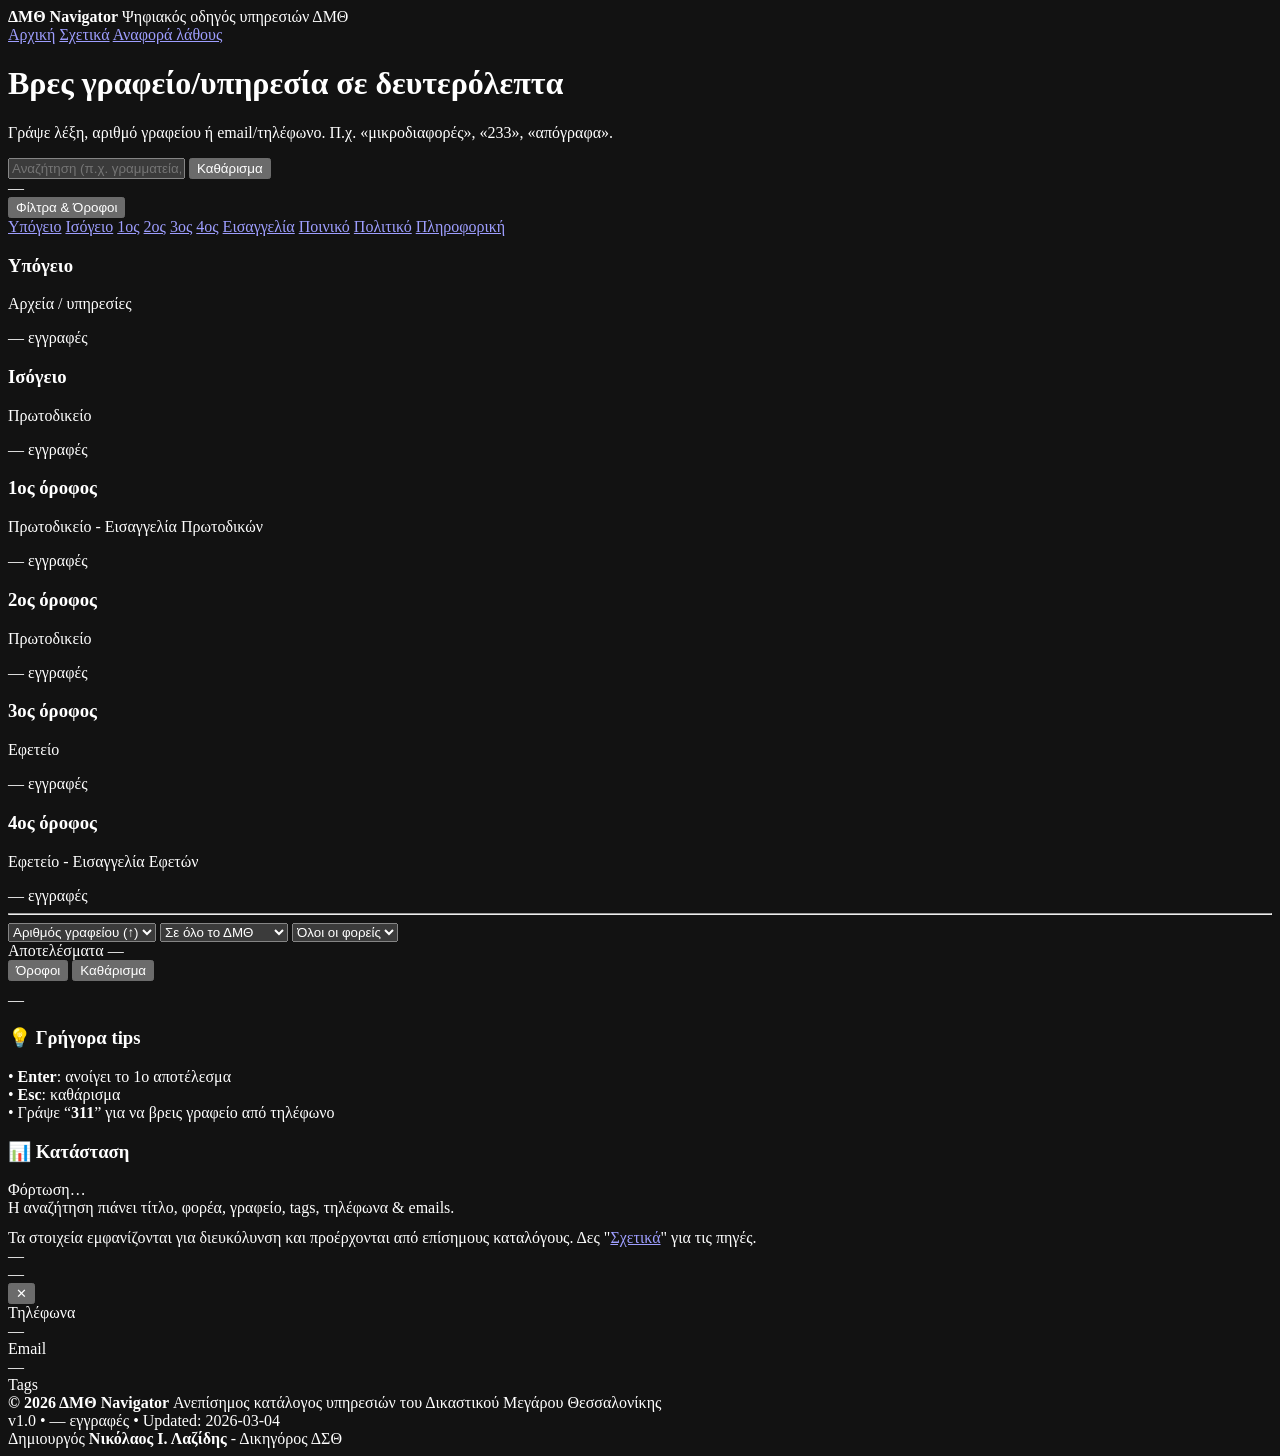
==== index.html @ 7b66b288 "Add files via upload 1st commit" ====
<!doctype html>
<html lang="el">

<head>
    <meta charset="utf-8" />
    <meta name="viewport" content="width=device-width, initial-scale=1" />

    <meta name="keywords"
        content="Δικαστικό Μέγαρο Θεσσαλονίκης, ΔΜΘ, τηλέφωνα δικαστηρίων, υπηρεσίες πρωτοδικείου, υπηρεσίες εφετείου, δικαστήρια Θεσσαλονίκης">

    <title>ΔΜΘ Navigator - Ψηφιακός οδηγός υπηρεσιών ΔΜΘ</title>

    <meta name="description"
        content="Ψηφιακός οδηγός υπηρεσιών του Δικαστικού Μεγάρου Θεσσαλονίκης. Αναζήτηση γραφείων, υπηρεσιών, τηλεφώνων και email ανά όροφο ή σε όλο το κτίριο.">

    <meta name="author" content="ΔΜΘ Navigator">
    <meta name="theme-color" content="#0b0c10">
    <meta name="color-scheme" content="dark">
    <meta name="robots" content="index,follow">

    <link rel="canonical" href="https://dmthnavigator.gr/">

    <!-- Favicon -->
    <link rel="icon" type="image/png" href="./assets/navigator-icon.png">
    <link rel="apple-touch-icon" href="./assets/navigator-icon.png">

    <!-- Open Graph -->
    <meta property="og:type" content="website">
    <meta property="og:locale" content="el_GR">
    <meta property="og:site_name" content="ΔΜΘ Navigator">
    <meta property="og:title" content="ΔΜΘ Navigator">
    <meta property="og:description" content="Ψηφιακός οδηγός υπηρεσιών του Δικαστικού Μεγάρου Θεσσαλονίκης.">
    <meta property="og:image" content="https://dmthnavigator.gr/assets/og-image.png">
    <meta property="og:url" content="https://dmthnavigator.gr">

    <!-- Twitter -->
    <meta name="twitter:card" content="summary_large_image">
    <meta name="twitter:title" content="ΔΜΘ Navigator">
    <meta name="twitter:description" content="Ψηφιακός οδηγός υπηρεσιών του Δικαστικού Μεγάρου Θεσσαλονίκης.">
    <meta name="twitter:image" content="https://dmthnavigator.gr/assets/og-image.png">

    <link rel="stylesheet" href="./assets/styles.css">
</head>

<body data-page="home">
    <div class="container">
        <div class="topbar">
            <div class="brand">
                <div class="brand-text">
                    <strong>ΔΜΘ Navigator</strong>
                    <span>Ψηφιακός οδηγός υπηρεσιών ΔΜΘ</span>
                </div>
            </div>

            <nav class="nav" aria-label="Πλοήγηση">
                <a href="./index.html" class="nav-link">Αρχική</a>
                <a href="./sxetika.html" class="nav-link">Σχετικά</a>
                <a href="./anafora.html" class="nav-link">Αναφορά λάθους</a>
            </nav>
        </div>

        <div class="hero">
            <h1 class="h1">Βρες γραφείο/υπηρεσία σε δευτερόλεπτα</h1>
            <p class="p">Γράψε λέξη, αριθμό γραφείου ή email/τηλέφωνο. Π.χ. «μικροδιαφορές», «233», «απόγραφα».</p>
        </div>

        <div id="searchHeader" class="search-header">
            <!-- Search bar -->
            <div class="controls search-controls" style="gap:10px;">
                <input id="q" class="input" autocomplete="off" inputmode="search"
                    placeholder="Αναζήτηση (π.χ. γραμματεία, 233, ανακριτικό, εισαγγελία...)" />
                <button id="clearBtn" class="btn" type="button" title="Καθάρισμα (Esc)">Καθάρισμα</button>
            </div>

            <div class="mobile-statusbar">
                <div id="mobileMeta" class="mobile-meta">—</div>
                <button id="mobileFiltersBtn" class="mobile-filters-btn" type="button" aria-expanded="false">
                    Φίλτρα & Όροφοι
                </button>
            </div>

            <div id="mobilePanel" class="mobile-panel">

                <div id="homeChrome">

                    <!-- Quick filters -->
                    <div class="chips">
                        <a class="chip" href="#" data-quick-floor="-1">Υπόγειο</a>
                        <a class="chip" href="#" data-quick-floor="0">Ισόγειο</a>
                        <a class="chip" href="#" data-quick-floor="1">1ος</a>
                        <a class="chip" href="#" data-quick-floor="2">2ος</a>
                        <a class="chip" href="#" data-quick-floor="3">3ος</a>
                        <a class="chip" href="#" data-quick-floor="4">4ος</a>

                        <a class="chip" href="#" data-quick-tag="Εισαγγελία">Εισαγγελία</a>
                        <a class="chip" href="#" data-quick-tag="Ποινικό">Ποινικό</a>
                        <a class="chip" href="#" data-quick-tag="Πολιτικό">Πολιτικό</a>
                        <a class="chip" href="#" data-quick-tag="Πληροφορική">Πληροφορική</a>
                    </div>

                    <!-- Stats + floor cards -->
                    <!-- Floor cards -->
                    <div id="homeCards" class="grid cols-3 home-floors-grid" style="margin-top:16px;">
                        <div class="card floor-card" data-floor="-1">
                            <h3>Υπόγειο</h3>
                            <p>Αρχεία / υπηρεσίες</p>
                            <div class="small"><span data-floor-count="-1">—</span> εγγραφές</div>
                        </div>

                        <div class="card floor-card" data-floor="0">
                            <h3>Ισόγειο</h3>
                            <p>Πρωτοδικείο</p>
                            <div class="small"><span data-floor-count="0">—</span> εγγραφές</div>
                        </div>

                        <div class="card floor-card" data-floor="1">
                            <h3>1ος όροφος</h3>
                            <p>Πρωτοδικείο - Εισαγγελία Πρωτοδικών</p>
                            <div class="small"><span data-floor-count="1">—</span> εγγραφές</div>
                        </div>

                        <div class="card floor-card" data-floor="2">
                            <h3>2ος όροφος</h3>
                            <p>Πρωτοδικείο</p>
                            <div class="small"><span data-floor-count="2">—</span> εγγραφές</div>
                        </div>

                        <div class="card floor-card" data-floor="3">
                            <h3>3ος όροφος</h3>
                            <p>Εφετείο</p>
                            <div class="small"><span data-floor-count="3">—</span> εγγραφές</div>
                        </div>

                        <div class="card floor-card" data-floor="4">
                            <h3>4ος όροφος</h3>
                            <p>Εφετείο - Εισαγγελία Εφετών</p>
                            <div class="small"><span data-floor-count="4">—</span> εγγραφές</div>
                        </div>
                    </div>

                </div>

                <hr class="sep" />

                <div id="homeAdvanced">

                    <div class="controls">
                        <select id="sortBy" class="select">
                            <option value="room_asc">Αριθμός γραφείου (↑)</option>
                            <option value="room_desc">Αριθμός γραφείου (↓)</option>
                            <option value="name_asc">Αλφαβητικά (Α–Ω)</option>
                            <option value="name_desc">Αλφαβητικά (Ω–Α)</option>
                            <option value="org_asc">Φορέας (Α–Ω)</option>
                        </select>

                        <select id="scope" class="select">
                            <option value="global">Σε όλο το ΔΜΘ</option>
                            <option value="floor">Μόνο σε όροφο…</option>
                        </select>

                        <select id="floorScope" class="select" style="display:none;">
                            <option value="-1">Υπόγειο</option>
                            <option value="0">Ισόγειο</option>
                            <option value="1">1ος</option>
                            <option value="2">2ος</option>
                            <option value="3">3ος</option>
                            <option value="4">4ος</option>
                        </select>

                        <select id="orgScope" class="select">
                            <option value="">Όλοι οι φορείς</option>
                        </select>
                    </div>

                    <div id="miniBar" class="mini-bar" aria-hidden="true">
                        <div class="mini-left">
                            <span class="mini-title">Αποτελέσματα</span>
                            <span class="mini-count" id="miniCount">—</span>
                        </div>

                        <div class="mini-right">
                            <button id="toggleCards" class="mini-btn" type="button">Όροφοι</button>
                            <button id="miniClear" class="mini-btn" type="button">Καθάρισμα</button>
                        </div>
                    </div>

                    <div class="small" id="resultMeta" style="margin:10px 0 6px;">—</div>
                </div>
            </div>

            <!-- Info cards -->
            <div id="homeInfoCards" class="grid cols-2 home-info-grid" style="margin-top:14px;">
                <div class="card info-card tips-card">
                    <h3><span class="card-icon">💡</span> Γρήγορα tips</h3>
                    <p class="small" style="margin:0;">
                        • <b>Enter</b>: ανοίγει το 1ο αποτέλεσμα<br />
                        • <b>Esc</b>: καθάρισμα<br />
                        • Γράψε “<b>311</b>” για να βρεις γραφείο από τηλέφωνο
                    </p>
                </div>

                <div class="card info-card status-card">
                    <h3><span class="card-icon">📊</span> Κατάσταση</h3>
                    <div class="small" id="stats">Φόρτωση…</div>
                    <div class="small">Η αναζήτηση πιάνει τίτλο, φορέα, γραφείο, tags, τηλέφωνα & emails.</div>
                </div>
            </div>
        </div>

        <div id="results" class="list"></div>

        <div id="homeDisclaimer" class="small" style="margin-top:12px;">
            Τα στοιχεία εμφανίζονται για διευκόλυνση και προέρχονται από επίσημους καταλόγους. Δες "<a
                href="./sxetika.html">Σχετικά</a>" για τις πηγές.
        </div>

    </div>

    <!-- Entry Modal -->
    <div id="modalOverlay" class="modal-overlay" aria-hidden="true">
        <div class="modal" role="dialog" aria-modal="true" aria-labelledby="modalTitle">
            <div class="modal-head">
                <div>
                    <div id="modalMeta" class="modal-meta">—</div>
                    <div id="modalTitle" class="modal-title">—</div>
                </div>
                <button id="modalClose" class="icon-btn" type="button" aria-label="Κλείσιμο">✕</button>
            </div>

            <div class="modal-body">
                <div class="modal-section">
                    <div class="modal-label">Τηλέφωνα</div>
                    <div id="modalPhones" class="modal-links">—</div>
                </div>

                <div class="modal-section">
                    <div class="modal-label">Email</div>
                    <div id="modalEmails" class="modal-links">—</div>
                </div>

                <div class="modal-section">
                    <div class="modal-label">Tags</div>
                    <div id="modalTags" class="badges"></div>
                </div>
            </div>
        </div>
    </div>

    <footer class="site-footer">

        <div class="footer-inner">

            <div class="footer-left">
                <strong>© 2026 ΔΜΘ Navigator</strong>
                <span class="footer-muted">
                    Ανεπίσημος κατάλογος υπηρεσιών του Δικαστικού Μεγάρου Θεσσαλονίκης
                </span>
            </div>

            <div class="footer-meta">
                <span>v<span id="appVersion">1.0</span></span>
                <span>•</span>
                <span><span id="entryCount">—</span> εγγραφές</span>
                <span>•</span>
                <span>Updated: <span id="lastUpdate">2026-03-04</span></span>
            </div>

            <div class="footer-right">
                <span class="footer-muted">
                    Δημιουργός <strong>Νικόλαος Ι. Λαζίδης</strong> - Δικηγόρος ΔΣΘ
                </span>
            </div>

        </div>

    </footer>

    <script src="./assets/app.js"></script>
</body>

</html>
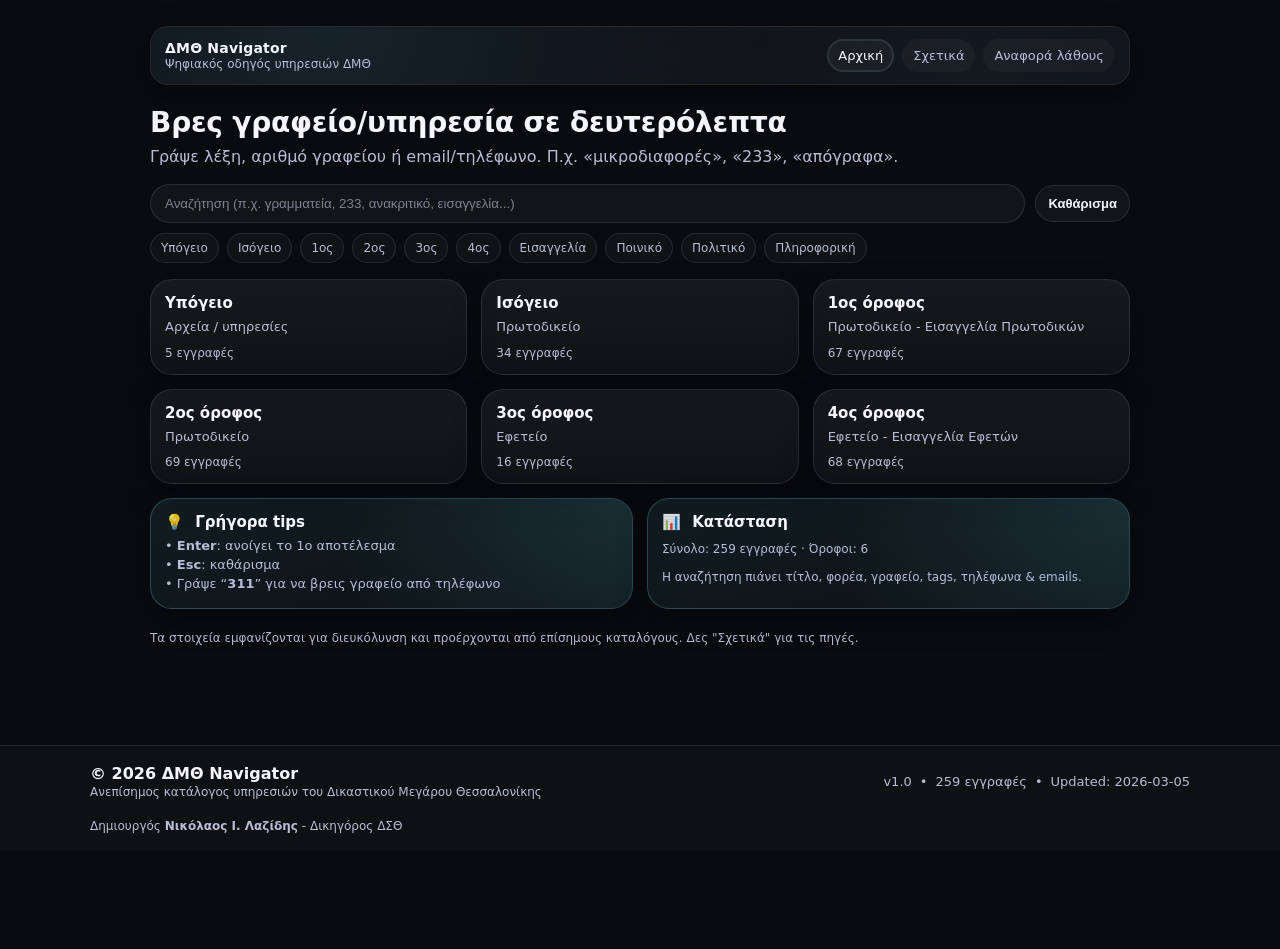
==== commit 223ca71e: "Add files via upload" ====
--- a/index.html
+++ b/index.html
@@ -5,24 +5,24 @@
     <meta charset="utf-8" />
     <meta name="viewport" content="width=device-width, initial-scale=1" />
 
-    <meta name="keywords"
-        content="Δικαστικό Μέγαρο Θεσσαλονίκης, ΔΜΘ, τηλέφωνα δικαστηρίων, υπηρεσίες πρωτοδικείου, υπηρεσίες εφετείου, δικαστήρια Θεσσαλονίκης">
-
     <title>ΔΜΘ Navigator - Ψηφιακός οδηγός υπηρεσιών ΔΜΘ</title>
-
     <meta name="description"
         content="Ψηφιακός οδηγός υπηρεσιών του Δικαστικού Μεγάρου Θεσσαλονίκης. Αναζήτηση γραφείων, υπηρεσιών, τηλεφώνων και email ανά όροφο ή σε όλο το κτίριο.">
-
     <meta name="author" content="ΔΜΘ Navigator">
     <meta name="theme-color" content="#0b0c10">
     <meta name="color-scheme" content="dark">
     <meta name="robots" content="index,follow">
-
-    <link rel="canonical" href="https://dmthnavigator.gr/">
+    <meta name="application-name" content="ΔΜΘ Navigator">
+    <meta name="apple-mobile-web-app-capable" content="yes">
+    <meta name="apple-mobile-web-app-status-bar-style" content="black-translucent">
+
+    <!-- Canonical -->
+    <link rel="canonical" href="https://jesuisperdu3301.github.io/dmth-navigator/">
 
     <!-- Favicon -->
     <link rel="icon" type="image/png" href="./assets/navigator-icon.png">
     <link rel="apple-touch-icon" href="./assets/navigator-icon.png">
+    <link rel="shortcut icon" href="./assets/navigator-icon.png">
 
     <!-- Open Graph -->
     <meta property="og:type" content="website">
@@ -30,16 +30,16 @@
     <meta property="og:site_name" content="ΔΜΘ Navigator">
     <meta property="og:title" content="ΔΜΘ Navigator">
     <meta property="og:description" content="Ψηφιακός οδηγός υπηρεσιών του Δικαστικού Μεγάρου Θεσσαλονίκης.">
-    <meta property="og:image" content="https://dmthnavigator.gr/assets/og-image.png">
-    <meta property="og:url" content="https://dmthnavigator.gr">
-
-    <!-- Twitter -->
+    <meta property="og:image" content="https://jesuisperdu3301.github.io/dmth-navigator/assets/og-image.png">
+    <meta property="og:url" content="https://jesuisperdu3301.github.io/dmth-navigator/">
+
+    <!-- Twitter / X -->
     <meta name="twitter:card" content="summary_large_image">
     <meta name="twitter:title" content="ΔΜΘ Navigator">
     <meta name="twitter:description" content="Ψηφιακός οδηγός υπηρεσιών του Δικαστικού Μεγάρου Θεσσαλονίκης.">
-    <meta name="twitter:image" content="https://dmthnavigator.gr/assets/og-image.png">
-
-    <link rel="stylesheet" href="./assets/styles.css">
+    <meta name="twitter:image" content="https://jesuisperdu3301.github.io/dmth-navigator/assets/og-image.png">
+
+    <link rel="stylesheet" href="./assets/styles.css" />
 </head>
 
 <body data-page="home">
--- a/assets/styles.css
+++ b/assets/styles.css
@@ -0,0 +1,1814 @@
+:root {
+    --bg: #0a0b0f;
+    --panel: #11131a;
+    --panel2: #151827;
+    --text: #f5f7ff;
+    --muted: #b7bdd6;
+    --accent: #6ee7ff;
+    --border: rgba(255, 255, 255, .10);
+    --shadow: 0 12px 28px rgba(0, 0, 0, .35);
+    --radius: 16px;
+    --radius2: 22px;
+
+    /* Enhancements */
+    --focus: 0 0 0 4px rgba(110, 231, 255, .18);
+    --glow: 0 0 0 1px rgba(110, 231, 255, .18), 0 18px 40px rgba(0, 0, 0, .45);
+    --panelGlow: linear-gradient(180deg, rgba(255, 255, 255, .06), rgba(255, 255, 255, .03));
+    --danger: #ff6b6b;
+}
+
+* {
+    box-sizing: border-box;
+}
+
+html,
+body {
+    margin: 0;
+    padding: 0;
+    font-family: system-ui, -apple-system, Segoe UI, Roboto, Ubuntu, Cantarell, Noto Sans, sans-serif;
+    background: var(--bg);
+    color: var(--text);
+}
+
+html {
+    scroll-behavior: smooth;
+}
+
+a {
+    color: inherit;
+    text-decoration: none;
+}
+
+a:hover {
+    text-decoration: underline;
+}
+
+::selection {
+    background: rgba(110, 231, 255, .22);
+    color: var(--text);
+}
+
+/* Scrollbars */
+* {
+    scrollbar-width: thin;
+    scrollbar-color: rgba(255, 255, 255, .18) transparent;
+}
+
+*::-webkit-scrollbar {
+    width: 10px;
+    height: 10px;
+}
+
+*::-webkit-scrollbar-thumb {
+    background: rgba(255, 255, 255, .14);
+    border: 2px solid transparent;
+    background-clip: content-box;
+    border-radius: 999px;
+}
+
+*::-webkit-scrollbar-thumb:hover {
+    background: rgba(255, 255, 255, .22);
+}
+
+.container {
+    width: min(980px, 92vw);
+    margin: 0 auto;
+    padding: 26px 0 60px;
+}
+
+.topbar {
+    display: flex;
+    align-items: center;
+    justify-content: space-between;
+    gap: 14px;
+    padding: 14px 16px;
+    background: rgba(255, 255, 255, .045);
+    border: 1px solid var(--border);
+    border-radius: var(--radius2);
+    box-shadow: var(--shadow);
+    position: sticky;
+    top: 14px;
+    backdrop-filter: blur(12px);
+    -webkit-backdrop-filter: blur(12px);
+}
+
+.brand {
+    display: flex;
+    flex-direction: column;
+    gap: 2px;
+}
+
+.brand strong {
+    font-size: 14px;
+    letter-spacing: .2px;
+}
+
+.brand span {
+    font-size: 12px;
+    color: var(--muted);
+}
+
+.nav {
+    display: flex;
+    gap: 10px;
+    flex-wrap: wrap;
+    align-items: center;
+}
+
+.nav a {
+    font-size: 13px;
+    padding: 8px 10px;
+    border-radius: 999px;
+    border: 1px solid transparent;
+    color: var(--muted);
+    transition: border-color .12s ease, background .12s ease, color .12s ease;
+}
+
+.nav a.active,
+.nav a:hover {
+    border-color: var(--border);
+    color: var(--text);
+    background: rgba(255, 255, 255, .04);
+    text-decoration: none;
+}
+
+.hero {
+    margin: 22px 0 14px;
+}
+
+.h1 {
+    font-size: 28px;
+    line-height: 1.15;
+    margin: 0 0 8px;
+    letter-spacing: -.2px;
+}
+
+.p {
+    margin: 0;
+    color: var(--muted);
+}
+
+/* Grid */
+.grid {
+    display: grid;
+    gap: 14px;
+}
+
+.grid.cols-2 {
+    grid-template-columns: repeat(2, minmax(0, 1fr));
+}
+
+.grid.cols-3 {
+    grid-template-columns: repeat(3, minmax(0, 1fr));
+}
+
+@media (max-width: 760px) {
+
+    .grid.cols-2,
+    .grid.cols-3 {
+        grid-template-columns: 1fr;
+    }
+}
+
+/* Cards */
+.card {
+    background: var(--panelGlow);
+    border: 1px solid var(--border);
+    border-radius: var(--radius2);
+    box-shadow: var(--shadow);
+    padding: 14px 14px;
+}
+
+.card h3 {
+    margin: 0 0 6px;
+    font-size: 15px;
+}
+
+.card p {
+    margin: 0;
+    color: var(--muted);
+    font-size: 13px;
+    line-height: 1.35;
+}
+
+.floor-card {
+    cursor: pointer;
+    transition: transform .08s ease, border-color .12s ease, box-shadow .12s ease;
+}
+
+.floor-card:hover {
+    transform: translateY(-1px);
+    border-color: rgba(110, 231, 255, .35);
+    box-shadow: var(--glow);
+}
+
+/* Controls */
+.controls {
+    display: flex;
+    gap: 10px;
+    flex-wrap: wrap;
+    align-items: center;
+    margin: 18px 0 10px;
+}
+
+.input,
+.select {
+    background: rgba(255, 255, 255, .04);
+    border: 1px solid var(--border);
+    border-radius: 999px;
+    color: var(--text);
+    outline: none;
+    transition: border-color .12s ease, box-shadow .12s ease, transform .08s ease, opacity .12s ease;
+}
+
+.input {
+    flex: 1 1 320px;
+    padding: 11px 14px;
+}
+
+.input::placeholder {
+    color: rgba(183, 189, 214, .65);
+}
+
+.select {
+    flex: 0 0 auto;
+    padding: 10px 12px;
+}
+
+.input:hover,
+.select:hover {
+    border-color: rgba(110, 231, 255, .22);
+}
+
+.input:focus,
+.select:focus {
+    border-color: rgba(110, 231, 255, .45);
+    box-shadow: var(--focus);
+}
+
+.input:disabled,
+.select:disabled {
+    opacity: .55;
+    cursor: not-allowed;
+}
+
+/* Chips */
+.chips {
+    display: flex;
+    gap: 8px;
+    flex-wrap: wrap;
+    margin: 6px 0 16px;
+}
+
+.chip {
+    font-size: 12px;
+    padding: 7px 10px;
+    border-radius: 999px;
+    border: 1px solid var(--border);
+    color: var(--muted);
+    background: rgba(255, 255, 255, .03);
+    cursor: pointer;
+    user-select: none;
+    transition: border-color .12s ease, background .12s ease, color .12s ease, box-shadow .12s ease;
+}
+
+.chip:hover {
+    border-color: rgba(110, 231, 255, .22);
+    text-decoration: none;
+}
+
+.chip.active {
+    color: var(--text);
+    border-color: rgba(110, 231, 255, .55);
+    background: rgba(110, 231, 255, .12);
+    box-shadow: 0 0 0 3px rgba(110, 231, 255, .10);
+}
+
+/* Badges */
+.badges {
+    display: flex;
+    gap: 8px;
+    flex-wrap: wrap;
+    margin-top: 8px;
+}
+
+.badge {
+    font-size: 12px;
+    padding: 6px 10px;
+    border-radius: 999px;
+    border: 1px solid var(--border);
+    color: var(--muted);
+    background: rgba(255, 255, 255, .02);
+}
+
+.badge strong {
+    color: var(--text);
+    font-weight: 600;
+}
+
+/* List & entry cards */
+.list {
+    display: grid;
+    gap: 6px;
+    margin-top: 10px;
+}
+
+.entry {
+    padding: 14px;
+    margin-top: 8px;
+    border-radius: var(--radius2);
+    border: 1px solid var(--border);
+    background: rgba(255, 255, 255, .035);
+    transition: transform .10s ease, border-color .12s ease, box-shadow .12s ease;
+}
+
+.entry:hover {
+    transform: translateY(-1px);
+    border-color: rgba(110, 231, 255, .22);
+    box-shadow: var(--glow);
+}
+
+.entry .title {
+    font-size: 15px;
+    margin: 0 0 8px;
+}
+
+.entry .meta {
+    display: flex;
+    gap: 8px;
+    flex-wrap: wrap;
+    margin-bottom: 10px;
+}
+
+.entry .meta span {
+    font-size: 12px;
+    color: var(--muted);
+    border: 1px solid var(--border);
+    padding: 6px 10px;
+    border-radius: 999px;
+    background: rgba(255, 255, 255, .02);
+}
+
+.entry .row {
+    display: flex;
+    gap: 12px;
+    flex-wrap: wrap;
+    align-items: center;
+}
+
+.entry .row a {
+    font-size: 13px;
+    color: var(--text);
+    border: 1px solid var(--border);
+    background: rgba(255, 255, 255, .03);
+    padding: 8px 10px;
+    border-radius: 999px;
+    transition: border-color .12s ease, box-shadow .12s ease, transform .08s ease;
+}
+
+.entry .row a:hover {
+    border-color: rgba(110, 231, 255, .35);
+    box-shadow: var(--focus);
+    transform: translateY(-1px);
+    text-decoration: none;
+}
+
+.entry .row a:active {
+    transform: translateY(0);
+}
+
+.small {
+    font-size: 12px;
+    color: var(--muted);
+    margin-top: 10px;
+}
+
+/* Entry meta as badges */
+.meta-badges {
+    display: flex;
+    flex-wrap: wrap;
+    gap: 6px;
+    align-items: center;
+}
+
+.meta-badge {
+    display: inline-flex;
+    align-items: center;
+    padding: 6px 10px;
+    border-radius: 999px;
+    font-size: 12px;
+    line-height: 1;
+    border: 1px solid var(--border);
+    background: rgba(255, 255, 255, .03);
+    color: var(--text);
+}
+
+.meta-badge--muted {
+    color: var(--muted);
+    background: rgba(255, 255, 255, .02);
+}
+
+
+hr.sep {
+    border: none;
+    height: 1px;
+    background: var(--border);
+    margin: 18px 0;
+}
+
+/* Checkboxes */
+.check {
+    display: flex;
+    align-items: center;
+    gap: 10px;
+    padding: 10px 12px;
+    border: 1px solid var(--border);
+    border-radius: 999px;
+    background: rgba(255, 255, 255, .03);
+    font-size: 13px;
+    color: var(--muted);
+    user-select: none;
+    transition: border-color .12s ease, box-shadow .12s ease;
+}
+
+.check:hover {
+    border-color: rgba(110, 231, 255, .22);
+}
+
+.check input {
+    width: 16px;
+    height: 16px;
+    accent-color: var(--accent);
+}
+
+/* Subbar */
+.subbar {
+    margin-top: 10px;
+    display: flex;
+    align-items: center;
+    justify-content: space-between;
+    gap: 10px;
+    width: 100%;
+}
+
+/* Buttons */
+.btn {
+    padding: 10px 12px;
+    border-radius: 999px;
+    border: 1px solid var(--border);
+    background: rgba(255, 255, 255, .04);
+    color: var(--text);
+    cursor: pointer;
+    font-size: 13px;
+    font-weight: 700;
+    transition: transform .08s ease, border-color .12s ease, box-shadow .12s ease, opacity .12s ease;
+}
+
+.btn:hover {
+    transform: translateY(-1px);
+    border-color: rgba(110, 231, 255, .30);
+    box-shadow: var(--focus);
+    text-decoration: none;
+}
+
+.btn:active {
+    transform: translateY(0);
+}
+
+.btn:disabled {
+    opacity: .55;
+    cursor: not-allowed;
+}
+
+/* Reduced motion */
+@media (prefers-reduced-motion: reduce) {
+    * {
+        transition: none !important;
+        animation: none !important;
+        scroll-behavior: auto !important;
+    }
+}
+
+/* Dark dropdown menus */
+
+select {
+    background-color: var(--panel2);
+    color: var(--text);
+}
+
+select option {
+    background-color: var(--panel2);
+    color: var(--text);
+}
+
+select optgroup {
+    background-color: var(--panel2);
+    color: var(--muted);
+}
+
+/* Better arrow visibility */
+.select {
+    appearance: none;
+    -webkit-appearance: none;
+    -moz-appearance: none;
+    padding-right: 34px;
+    background-image:
+        linear-gradient(45deg, transparent 50%, var(--muted) 50%),
+        linear-gradient(135deg, var(--muted) 50%, transparent 50%);
+    background-position:
+        calc(100% - 18px) calc(50% - 3px),
+        calc(100% - 12px) calc(50% - 3px);
+    background-size: 6px 6px;
+    background-repeat: no-repeat;
+}
+
+/* Focus visible */
+.select:focus {
+    box-shadow: var(--focus);
+    border-color: rgba(110, 231, 255, .45);
+}
+
+/* Modal */
+.modal-overlay {
+    position: fixed;
+    inset: 0;
+    background: rgba(0, 0, 0, .62);
+    display: none;
+    align-items: center;
+    justify-content: center;
+    padding: 18px;
+    z-index: 9999;
+}
+
+.modal-overlay.open {
+    display: flex;
+}
+
+.modal {
+    width: min(720px, 96vw);
+    border: 1px solid var(--border);
+    border-radius: var(--radius2);
+    background: var(--panelGlow);
+    box-shadow: 0 22px 60px rgba(0, 0, 0, .6);
+    backdrop-filter: blur(10px);
+    -webkit-backdrop-filter: blur(10px);
+}
+
+.modal-head {
+    display: flex;
+    align-items: flex-start;
+    justify-content: space-between;
+    gap: 12px;
+    padding: 14px 14px 10px;
+    border-bottom: 1px solid rgba(255, 255, 255, .06);
+}
+
+.modal-meta {
+    font-size: 12px;
+    color: var(--muted);
+    margin-bottom: 6px;
+}
+
+.modal-title {
+    font-size: 18px;
+    font-weight: 900;
+    letter-spacing: -.2px;
+}
+
+.modal-body {
+    padding: 14px;
+    display: grid;
+    gap: 14px;
+}
+
+.modal-section {
+    border: 1px solid rgba(255, 255, 255, .06);
+    border-radius: 16px;
+    padding: 12px;
+    background: rgba(255, 255, 255, .03);
+}
+
+.modal-label {
+    font-size: 12px;
+    color: var(--muted);
+    margin-bottom: 8px;
+}
+
+.modal-links {
+    display: flex;
+    gap: 10px;
+    flex-wrap: wrap;
+}
+
+.modal-links a {
+    font-size: 13px;
+    border: 1px solid var(--border);
+    background: rgba(255, 255, 255, .03);
+    padding: 8px 10px;
+    border-radius: 999px;
+}
+
+.modal-links a:hover {
+    border-color: rgba(110, 231, 255, .35);
+    text-decoration: none;
+}
+
+.icon-btn {
+    border: 1px solid var(--border);
+    background: rgba(255, 255, 255, .04);
+    color: var(--text);
+    width: 38px;
+    height: 38px;
+    border-radius: 999px;
+    cursor: pointer;
+}
+
+.icon-btn:hover {
+    border-color: rgba(110, 231, 255, .35);
+    box-shadow: var(--focus);
+}
+
+.entry:focus {
+    outline: none;
+    border-color: rgba(110, 231, 255, .35);
+    box-shadow: var(--focus);
+}
+
+/* ==============================
+   FOOTER
+============================== */
+.site-footer {
+    margin-top: 40px;
+    border-top: 1px solid var(--border);
+    background: rgba(255, 255, 255, .02);
+}
+
+.footer-inner {
+    width: min(1100px, 92vw);
+    margin: 0 auto;
+    padding: 18px 0;
+    display: flex;
+    align-items: center;
+    justify-content: space-between;
+    gap: 20px;
+    flex-wrap: wrap;
+}
+
+.footer-left {
+    display: flex;
+    flex-direction: column;
+    gap: 2px;
+}
+
+.footer-meta {
+    display: flex;
+    gap: 8px;
+    font-size: 13px;
+    color: var(--muted);
+}
+
+.footer-right {
+    font-size: 12px;
+}
+
+.footer-muted {
+    color: var(--muted);
+    font-size: 12px;
+}
+
+/* =========================
+   MOBILE POLISH (<= 760px)
+========================= */
+
+@media (max-width: 760px) {
+
+    .container {
+        width: min(980px, 94vw);
+        padding: 16px 0 40px;
+    }
+
+    .topbar {
+        top: 10px;
+        padding: 12px 12px;
+        gap: 10px;
+    }
+
+    .brand strong {
+        font-size: 13px;
+        line-height: 1.2;
+    }
+
+    .brand span {
+        font-size: 12px;
+    }
+
+    .nav {
+        gap: 6px;
+    }
+
+    .nav a {
+        padding: 8px 10px;
+        font-size: 12px;
+    }
+
+    .hero {
+        margin: 16px 0 10px;
+    }
+
+    .h1 {
+        font-size: 22px;
+    }
+
+    .p {
+        font-size: 13px;
+    }
+
+    /* Controls stack nicely */
+    .controls {
+        gap: 10px;
+    }
+
+    .input {
+        flex: 1 1 100%;
+        width: 100%;
+        padding: 12px 14px;
+    }
+
+    .select {
+        width: 100%;
+        flex: 1 1 100%;
+    }
+
+    .btn {
+        width: 100%;
+    }
+
+    /* Chips wrap better */
+    .chips {
+        gap: 8px;
+    }
+
+    .chip {
+        padding: 8px 11px;
+        font-size: 12px;
+    }
+
+    /* Entry card */
+    .entry {
+        padding: 12px;
+    }
+
+    .entry .row a {
+        padding: 9px 11px;
+    }
+
+    /* Footer responsive */
+    .site-footer {
+        margin-top: 26px;
+    }
+
+    .footer-inner {
+        width: min(1100px, 92vw);
+        margin: 0 auto;
+        padding: 14px 0;
+        flex-direction: column;
+        align-items: flex-start;
+        gap: 10px;
+    }
+
+    .footer-meta {
+        display: flex;
+        flex-wrap: wrap;
+        gap: 8px;
+        align-items: center;
+    }
+
+    /* Modal becomes mobile-friendly */
+    .modal-overlay {
+        padding: 12px;
+        align-items: flex-end;
+    }
+
+    .modal {
+        width: 100%;
+        max-width: none;
+        border-radius: 18px;
+        max-height: 78vh;
+        overflow: auto;
+    }
+
+    .modal-head {
+        position: sticky;
+        top: 0;
+        background: rgba(17, 19, 26, .92);
+        backdrop-filter: blur(10px);
+        border-bottom: 1px solid var(--border);
+        padding: 12px 12px;
+        border-radius: 18px 18px 0 0;
+    }
+
+    /* Make checkbox look consistent with dark theme if you use it */
+    .check {
+        width: 100%;
+        border: 1px solid var(--border);
+        background: rgba(255, 255, 255, .04);
+        color: var(--text);
+    }
+}
+
+/* =========================
+   TOUCH IMPROVEMENTS (all)
+========================= */
+@media (pointer: coarse) {
+
+    .chip,
+    .nav a,
+    .entry .row a,
+    .btn,
+    .select,
+    .input {
+        min-height: 44px;
+        /* iOS/Android tap comfort */
+    }
+}
+
+/* =========================
+   MINI BAR (HOME)
+========================= */
+.mini-bar {
+    display: none;
+    position: sticky;
+    top: 72px;
+    /* λίγο κάτω απ' το topbar */
+    z-index: 20;
+    padding: 10px 12px;
+    border: 1px solid var(--border);
+    border-radius: 999px;
+    background: rgba(17, 19, 26, .82);
+    backdrop-filter: blur(10px);
+    box-shadow: var(--shadow);
+    align-items: center;
+    justify-content: space-between;
+    gap: 10px;
+}
+
+.mini-left {
+    display: flex;
+    align-items: baseline;
+    gap: 10px;
+}
+
+.mini-title {
+    font-weight: 800;
+    font-size: 12px;
+    letter-spacing: .2px;
+}
+
+.mini-count {
+    font-size: 12px;
+    color: var(--muted);
+}
+
+.mini-right {
+    display: flex;
+    gap: 8px;
+    align-items: center;
+}
+
+.mini-btn {
+    border: 1px solid var(--border);
+    background: rgba(255, 255, 255, .04);
+    color: var(--text);
+    border-radius: 999px;
+    padding: 8px 10px;
+    font-size: 12px;
+    cursor: pointer;
+}
+
+.mini-btn:hover {
+    border-color: rgba(110, 231, 255, .35);
+}
+
+/* =========================
+   MOBILE: SEARCH MODE (HOME)
+   όταν γράφει -> μόνο input + miniBar + results
+========================= */
+@media (max-width: 760px) {
+
+    /* default: miniBar κρυφό */
+    #miniBar {
+        display: none;
+    }
+
+    body.searching #miniBar {
+        display: flex;
+    }
+
+    /* κρύψε όλο το “chrome” */
+    body.searching #homeChrome {
+        display: none !important;
+    }
+
+    body.searching #homeAdvanced .controls {
+        display: none !important;
+    }
+
+    /* sort/scope/org */
+    body.searching #resultMeta {
+        display: none !important;
+    }
+
+
+    body.searching #homeInfoCards {
+        display: none !important;
+    }
+
+    /* results πιο ψηλά */
+    body.searching #results {
+        margin-top: 10px;
+    }
+
+    /* input να μένει πάντα ορατό */
+    body.searching .controls {
+        margin: 12px 0 10px;
+    }
+}
+
+/* Hide extra sections on mobile (inside Home) */
+@media (max-width: 760px) {
+
+    /* hide only unnecessary sections */
+    body[data-page="home"] #mobilePanel hr.sep,
+    body[data-page="home"] #mobilePanel #homeAdvanced {
+        display: none !important;
+    }
+
+    /* keep cards visible */
+    body[data-page="home"] #homeInfoCards {
+        margin-bottom: 16px;
+    }
+
+    /* disclaimer under cards */
+    body[data-page="home"] #homeDisclaimer {
+        display: block;
+        text-align: center;
+        margin: 10px auto 25px;
+        padding: 0 18px;
+        max-width: 520px;
+        font-size: 0.85rem;
+        line-height: 1.5;
+        opacity: 0.75;
+    }
+
+}
+
+/* =========================
+   MOBILE SEARCH MODE (HOME)
+========================= */
+.mini-bar {
+    display: none;
+}
+
+@media (max-width: 760px) {
+    .mini-bar {
+        display: flex;
+        position: sticky;
+        top: 12px;
+        z-index: 50;
+        margin: 10px 0 6px;
+        padding: 10px 12px;
+        border: 1px solid var(--border);
+        border-radius: 16px;
+        background: rgba(17, 19, 26, .78);
+        backdrop-filter: blur(10px);
+        align-items: center;
+        justify-content: space-between;
+        gap: 10px;
+    }
+
+    .mini-left {
+        display: flex;
+        align-items: baseline;
+        gap: 10px;
+        min-width: 0;
+    }
+
+    .mini-title {
+        font-weight: 700;
+        font-size: 13px;
+    }
+
+    .mini-count {
+        font-size: 12px;
+        color: var(--muted);
+        white-space: nowrap;
+    }
+
+    .mini-right {
+        display: flex;
+        gap: 8px;
+        align-items: center;
+        flex: 0 0 auto;
+    }
+
+    .mini-btn {
+        padding: 8px 10px;
+        border-radius: 999px;
+        border: 1px solid var(--border);
+        background: rgba(255, 255, 255, .03);
+        color: var(--text);
+        font-size: 12px;
+        cursor: pointer;
+    }
+
+    .mini-btn:hover {
+        border-color: rgba(110, 231, 255, .35);
+    }
+}
+
+/* ======================================================
+   FINAL OVERRIDES — HOME MOBILE FILTERS DRAWER
+   Keeps hero + sticky search, and toggles Filters/Floors panel
+====================================================== */
+
+@media (min-width: 761px) {
+
+    /* Hide mobile-only statusbar/button on desktop */
+    body[data-page="home"] .mobile-statusbar {
+        display: none !important;
+    }
+
+    body[data-page="home"] #mobilePanel {
+        max-height: none !important;
+        opacity: 1 !important;
+        transform: none !important;
+        pointer-events: auto !important;
+        border: 0 !important;
+        background: transparent !important;
+        box-shadow: none !important;
+        overflow: visible !important;
+        margin-top: 0 !important;
+    }
+}
+
+@media (max-width: 760px) {
+
+    /* Ensure hero stays visible (some older rules may hide it) */
+    body[data-page="home"] .hero {
+        display: block !important;
+    }
+
+    /* Topbar: NOT sticky on mobile */
+    body[data-page="home"] .topbar {
+        position: static !important;
+        top: auto !important;
+        transform: none !important;
+    }
+
+    /* Sticky search dock */
+    body[data-page="home"] #searchHeader.search-header {
+        position: sticky !important;
+        top: 0 !important;
+        z-index: 90 !important;
+        margin-top: 10px !important;
+        padding: 10px 0 10px !important;
+        background: linear-gradient(180deg, rgba(11, 12, 16, .95), rgba(11, 12, 16, .78)) !important;
+        backdrop-filter: blur(12px);
+        -webkit-backdrop-filter: blur(12px);
+        border-bottom: 1px solid var(--border);
+    }
+
+    body[data-page="home"] .search-controls {
+        flex-direction: column !important;
+        align-items: stretch !important;
+        gap: 8px !important;
+    }
+
+    body[data-page="home"] .search-controls .input,
+    body[data-page="home"] .search-controls .btn {
+        width: 100% !important;
+    }
+
+    /* Mobile status row */
+    body[data-page="home"] .mobile-statusbar {
+        display: flex !important;
+        align-items: center !important;
+        justify-content: space-between !important;
+        gap: 10px !important;
+        margin-top: 8px !important;
+        padding: 10px 12px !important;
+        border: 1px solid var(--border) !important;
+        border-radius: var(--radius2) !important;
+        background: rgba(255, 255, 255, .03) !important;
+    }
+
+    body[data-page="home"] .mobile-meta {
+        font-size: 12px !important;
+        color: var(--muted) !important;
+        overflow: hidden !important;
+        white-space: nowrap !important;
+        text-overflow: ellipsis !important;
+        min-width: 0 !important;
+        flex: 1 1 auto !important;
+    }
+
+    body[data-page="home"] .mobile-filters-btn {
+        border: 1px solid var(--border) !important;
+        background: rgba(255, 255, 255, .04) !important;
+        color: var(--text) !important;
+        padding: 10px 12px !important;
+        border-radius: 999px !important;
+        font-size: 13px !important;
+        cursor: pointer !important;
+        white-space: nowrap !important;
+    }
+
+    /* Collapsible panel (closed by default) */
+    body[data-page="home"] #mobilePanel {
+        display: block !important;
+        margin-top: 10px !important;
+        border: 1px solid var(--border) !important;
+        border-radius: var(--radius2) !important;
+        background: linear-gradient(180deg, rgba(255, 255, 255, .05), rgba(255, 255, 255, .03)) !important;
+        box-shadow: var(--shadow) !important;
+        overflow: hidden !important;
+
+        max-height: 0 !important;
+        opacity: 0 !important;
+        transform: translateY(-6px) !important;
+        pointer-events: none !important;
+
+        transition: max-height .24s ease, opacity .18s ease, transform .18s ease;
+    }
+
+    body[data-page="home"].filters-open #mobilePanel {
+        max-height: 80vh !important;
+        opacity: 1 !important;
+        transform: translateY(0) !important;
+        pointer-events: auto !important;
+    }
+
+    /* Force content visible inside the panel even if older rules hid it */
+    body[data-page="home"] #mobilePanel #homeChrome,
+    body[data-page="home"] #mobilePanel #homeAdvanced {
+        display: block !important;
+        padding: 12px !important;
+    }
+
+    body[data-page="home"] #mobilePanel hr.sep {
+        margin: 10px 12px !important;
+    }
+
+    /* Make floor cards lighter on mobile */
+    body[data-page="home"] #homeCards.grid {
+        grid-template-columns: repeat(2, minmax(0, 1fr)) !important;
+        gap: 10px !important;
+    }
+
+    body[data-page="home"] #homeCards .card h3 {
+        font-size: 14px !important;
+    }
+
+    body[data-page="home"] #homeCards .card p {
+        font-size: 12px !important;
+    }
+
+    /* Advanced selects full width */
+    body[data-page="home"] #homeAdvanced .controls {
+        gap: 8px !important;
+    }
+
+    body[data-page="home"] #homeAdvanced .select {
+        width: 100% !important;
+    }
+
+    /* Results spacing */
+    body[data-page="home"] #results {
+        margin-top: 10px !important;
+        scroll-margin-top: 220px;
+    }
+
+    /* MiniBar is redundant with mobile meta; keep it hidden */
+    body[data-page="home"] #miniBar {
+        display: none !important;
+    }
+}
+
+/* =====================================================
+   HOME — Tips/Status cards (make them stand out)
+   (index.html: add class="info-card" to Tips + Status cards)
+===================================================== */
+body[data-page="home"] #homeCards .info-card {
+    border-color: rgba(110, 231, 255, .22);
+    background: linear-gradient(180deg, rgba(110, 231, 255, .08), rgba(255, 255, 255, .02));
+    position: relative;
+}
+
+body[data-page="home"] #homeCards .info-card .small {
+    color: rgba(110, 231, 255, .85);
+}
+
+body[data-page="home"] #homeCards .info-card::after {
+    content: "";
+    position: absolute;
+    inset: 0;
+    border-radius: inherit;
+    pointer-events: none;
+    background-image: radial-gradient(rgba(110, 231, 255, .18) 1px, transparent 1px);
+    background-size: 18px 18px;
+    opacity: .22;
+    mask-image: radial-gradient(circle at 30% 20%, rgba(0, 0, 0, .9), transparent 55%);
+}
+
+@media (max-width: 760px) {
+
+    #homeCards.grid {
+        grid-template-columns: repeat(2, 1fr);
+    }
+
+    #homeCards .floor-card {
+        grid-column: span 1;
+    }
+
+    /* Tips + Status κάτω από τους ορόφους */
+    #homeCards .info-card {
+        display: block !important;
+        grid-column: span 2;
+    }
+}
+
+@media (max-width: 760px) {
+
+    #homeCards.grid {
+        grid-template-columns: repeat(2, 1fr);
+    }
+
+    #homeCards .floor-card {
+        grid-column: span 1;
+    }
+}
+
+/* Hide Advanced + separator inside "Φίλτρα & Όροφοι" on mobile */
+@media (max-width: 760px) {
+
+    body[data-page="home"] #mobilePanel hr.sep,
+    body[data-page="home"] #mobilePanel #homeAdvanced {
+        display: none !important;
+    }
+}
+
+
+/* =========================
+   INFO CARDS (TIPS + STATUS)
+========================= */
+
+.info-card {
+    border: 1px solid rgba(110, 231, 255, .25);
+    background: linear-gradient(160deg,
+            rgba(110, 231, 255, .08),
+            rgba(110, 231, 255, .03));
+    backdrop-filter: blur(6px);
+    position: relative;
+    overflow: hidden;
+}
+
+/* subtle glow */
+.info-card::before {
+    content: "";
+    position: absolute;
+    inset: 0;
+    background: radial-gradient(circle at top right,
+            rgba(110, 231, 255, .12),
+            transparent 60%);
+    pointer-events: none;
+}
+
+/* icon styling */
+.card-icon {
+    margin-right: 6px;
+    opacity: .85;
+}
+
+/* typography */
+.info-card h3 {
+    font-weight: 700;
+    font-size: 15px;
+}
+
+.info-card .small {
+    color: var(--muted);
+    line-height: 1.45;
+}
+
+/* hover effect (desktop only) */
+@media (hover:hover) {
+
+    .info-card:hover {
+        border-color: rgba(110, 231, 255, .45);
+        transform: translateY(-2px);
+        box-shadow: 0 6px 18px rgba(0, 0, 0, .25);
+    }
+
+}
+
+/* =========================
+   FLOOR CARDS – GLASS HOVER
+========================= */
+
+.floor-card {
+    position: relative;
+    overflow: hidden;
+    transition:
+        transform .18s ease,
+        border-color .18s ease,
+        box-shadow .18s ease,
+        background .18s ease;
+}
+
+/* subtle glass layer */
+.floor-card::before {
+    content: "";
+    position: absolute;
+    inset: 0;
+
+    background: radial-gradient(circle at top left,
+            rgba(110, 231, 255, .08),
+            transparent 55%);
+
+    opacity: 0;
+    transition: opacity .18s ease;
+    pointer-events: none;
+}
+
+/* hover effect (desktop only) */
+@media (hover:hover) {
+
+    .floor-card:hover {
+        transform: translateY(-3px);
+
+        border-color: rgba(110, 231, 255, .35);
+
+        background: linear-gradient(160deg,
+                rgba(255, 255, 255, .06),
+                rgba(255, 255, 255, .03));
+
+        box-shadow:
+            0 6px 18px rgba(0, 0, 0, .25),
+            0 0 0 1px rgba(110, 231, 255, .12);
+    }
+
+    .floor-card:hover::before {
+        opacity: 1;
+    }
+
+}
+
+/* =========================
+   TOPBAR — SaaS polish
+========================= */
+
+.topbar {
+    position: sticky;
+    top: 12px;
+    z-index: 120;
+
+    display: flex;
+    align-items: center;
+    justify-content: space-between;
+    gap: 14px;
+
+    padding: 12px 14px;
+    border-radius: 18px;
+    border: 1px solid var(--border);
+
+    background: rgba(17, 19, 26, .72);
+    backdrop-filter: blur(14px);
+    -webkit-backdrop-filter: blur(14px);
+
+    box-shadow: 0 10px 30px rgba(0, 0, 0, .35);
+}
+
+.topbar::before {
+    content: "";
+    position: absolute;
+    inset: 0;
+    border-radius: 18px;
+    pointer-events: none;
+    background:
+        radial-gradient(circle at 18% 0%, rgba(110, 231, 255, .10), transparent 55%),
+        radial-gradient(circle at 85% 120%, rgba(110, 231, 255, .06), transparent 50%);
+    opacity: .9;
+}
+
+.topbar>* {
+    position: relative;
+}
+
+/* keep above ::before */
+
+.brand {
+    display: flex;
+    align-items: center;
+    gap: 10px;
+    min-width: 0;
+}
+
+.logo-chip {
+    display: inline-flex;
+    align-items: center;
+    justify-content: center;
+
+    width: 38px;
+    height: 38px;
+
+    border-radius: 14px;
+    border: 1px solid rgba(110, 231, 255, .28);
+    background: linear-gradient(160deg, rgba(110, 231, 255, .12), rgba(255, 255, 255, .03));
+    box-shadow: 0 0 0 1px rgba(110, 231, 255, .10) inset;
+
+    font-weight: 900;
+    letter-spacing: .5px;
+    font-size: 13px;
+    color: var(--text);
+    flex: 0 0 auto;
+}
+
+.brand-text {
+    display: flex;
+    flex-direction: column;
+    gap: 1px;
+    min-width: 0;
+}
+
+.brand-text strong {
+    font-size: 14px;
+    line-height: 1.15;
+    letter-spacing: .2px;
+}
+
+.brand-text span {
+    font-size: 12px;
+    color: var(--muted);
+    white-space: nowrap;
+    overflow: hidden;
+    text-overflow: ellipsis;
+}
+
+/* Nav -> pill links */
+.nav {
+    display: flex;
+    align-items: center;
+    gap: 8px;
+    flex: 0 0 auto;
+}
+
+.nav-link {
+    display: inline-flex;
+    align-items: center;
+    justify-content: center;
+
+    padding: 9px 12px;
+    border-radius: 999px;
+
+    border: 1px solid rgba(255, 255, 255, .08);
+    background: rgba(255, 255, 255, .03);
+
+    color: var(--text);
+    font-size: 12px;
+    text-decoration: none;
+
+    transition:
+        transform .14s ease,
+        border-color .14s ease,
+        background .14s ease,
+        box-shadow .14s ease;
+}
+
+@media (hover:hover) {
+    .nav-link:hover {
+        transform: translateY(-1px);
+        border-color: rgba(110, 231, 255, .28);
+        background: rgba(110, 231, 255, .06);
+        box-shadow: 0 8px 18px rgba(0, 0, 0, .25);
+    }
+}
+
+/* Active state (auto based on current page) */
+.nav-link.active {
+    border-color: rgba(110, 231, 255, .35);
+    background: rgba(110, 231, 255, .08);
+    box-shadow: 0 0 0 1px rgba(110, 231, 255, .10) inset;
+}
+
+/* =========================
+   MOBILE topbar tuning
+========================= */
+@media (max-width: 760px) {
+
+    .topbar {
+        position: static;
+        /* όπως το έχεις ζητήσει για home mobile */
+        top: auto;
+        padding: 10px 12px;
+        border-radius: 16px;
+    }
+
+    .logo-chip {
+        width: 34px;
+        height: 34px;
+        border-radius: 13px;
+        font-size: 12px;
+    }
+
+    .brand-text strong {
+        font-size: 13px;
+    }
+
+    .brand-text span {
+        font-size: 11px;
+    }
+
+    .nav {
+        gap: 6px;
+        overflow-x: auto;
+        -webkit-overflow-scrolling: touch;
+        max-width: 48vw;
+    }
+
+    .nav-link {
+        padding: 8px 10px;
+        font-size: 12px;
+        white-space: nowrap;
+    }
+}
+
+/* =========================
+   TOPBAR — Mobile alignment fix
+========================= */
+@media (max-width: 760px) {
+
+    .topbar {
+        display: flex;
+        flex-direction: column;
+        /* brand row + nav row */
+        align-items: stretch;
+        gap: 10px;
+
+        padding: 12px;
+        border-radius: 16px;
+    }
+
+    .brand {
+        display: flex;
+        align-items: center;
+        justify-content: flex-start;
+        gap: 10px;
+        min-width: 0;
+    }
+
+    .brand-text {
+        min-width: 0;
+    }
+
+    .brand-text strong {
+        font-size: 13px;
+        line-height: 1.15;
+    }
+
+    .brand-text span {
+        font-size: 11px;
+        line-height: 1.25;
+        white-space: normal;
+        /* ✅ να σπάει γραμμή */
+        overflow: visible;
+        text-overflow: unset;
+    }
+
+    /* Nav row */
+    .nav {
+        display: flex;
+        align-items: center;
+        justify-content: flex-start;
+
+        flex-wrap: wrap;
+        /* ✅ αντί για οριζόντιο scroll */
+        gap: 8px;
+
+        overflow: visible;
+        /* ✅ όχι scroll bar */
+        max-width: 100%;
+    }
+
+    .nav-link {
+        padding: 9px 12px;
+        font-size: 12px;
+        line-height: 1;
+    }
+}
+
+/* =========================
+   TOPBAR NAV CENTER (MOBILE)
+========================= */
+
+@media (max-width: 760px) {
+
+    .topbar {
+        display: flex;
+        flex-direction: column;
+        align-items: center;
+        /* center whole block */
+        gap: 10px;
+    }
+
+    .brand {
+        width: 100%;
+        justify-content: center;
+        /* center brand row */
+        text-align: center;
+    }
+
+    .brand-text {
+        align-items: center;
+    }
+
+    .nav {
+        display: flex;
+        justify-content: center;
+        /* center nav links */
+        align-items: center;
+        flex-wrap: wrap;
+        gap: 8px;
+        width: 100%;
+    }
+
+    .nav-link {
+        text-align: center;
+    }
+
+}
+
+/* =========================
+   HERO CENTER (MOBILE)
+========================= */
+
+@media (max-width: 760px) {
+
+    .hero {
+        display: flex;
+        flex-direction: column;
+        align-items: center;
+        text-align: center;
+
+        margin: 14px 0 12px;
+        padding: 0 8px;
+    }
+
+    .hero .h1 {
+        max-width: 420px;
+        font-size: 22px;
+        line-height: 1.25;
+        margin-bottom: 6px;
+    }
+
+    .hero .p {
+        max-width: 420px;
+        font-size: 13px;
+        line-height: 1.4;
+        color: var(--muted);
+    }
+
+}
+
+/* =========================
+   FOOTER CENTER (MOBILE)
+========================= */
+
+@media (max-width: 760px) {
+
+    .site-footer {
+        margin-top: 36px;
+    }
+
+    .footer-inner {
+        display: flex;
+        flex-direction: column;
+        align-items: center;
+        /* center everything */
+        text-align: center;
+        gap: 12px;
+    }
+
+    .footer-left {
+        align-items: center;
+    }
+
+    .footer-left strong {
+        font-size: 14px;
+    }
+
+    .footer-muted {
+        font-size: 12px;
+        max-width: 320px;
+        line-height: 1.35;
+    }
+
+    .footer-meta {
+        justify-content: center;
+        flex-wrap: wrap;
+        gap: 6px;
+        font-size: 12px;
+    }
+
+    .footer-right {
+        font-size: 12px;
+    }
+
+}
+
+/* =========================
+   CHIPS CENTER (MOBILE)
+========================= */
+
+@media (max-width: 760px) {
+
+    .chips {
+        display: flex;
+        flex-wrap: wrap;
+        justify-content: center;
+        /* center the chips */
+        align-items: center;
+        gap: 8px;
+
+        margin-top: 12px;
+        text-align: center;
+    }
+
+    .chip {
+        font-size: 12px;
+        padding: 8px 12px;
+    }
+
+}
+
+/* =========================
+   HOME: separate floor/info grids
+========================= */
+
+.home-floors-grid {
+    grid-template-columns: repeat(3, minmax(0, 1fr));
+}
+
+.home-info-grid {
+    grid-template-columns: repeat(2, minmax(0, 1fr));
+    align-items: stretch;
+}
+
+.home-info-grid .info-card {
+    height: 100%;
+}
+
+/* Cancel old span logic now that info cards are outside homeCards */
+#homeCards.grid {
+    grid-template-columns: repeat(3, minmax(0, 1fr)) !important;
+}
+
+#homeCards .floor-card {
+    grid-column: auto !important;
+}
+
+#homeCards .info-card {
+    grid-column: auto !important;
+}
+
+/* Mobile: floors 2 columns, info cards underneath in 1 column */
+@media (max-width: 760px) {
+
+    .home-floors-grid {
+        grid-template-columns: repeat(2, minmax(0, 1fr)) !important;
+    }
+
+    .home-info-grid {
+        grid-template-columns: 1fr !important;
+        margin-top: 12px;
+    }
+
+    .home-info-grid .info-card {
+        display: block !important;
+    }
+}
+
+/* Separate info cards section */
+#homeInfoCards {
+    grid-template-columns: repeat(2, minmax(0, 1fr));
+}
+
+#homeInfoCards .info-card {
+    height: 100%;
+}
+
+@media (max-width: 760px) {
+    #homeInfoCards {
+        grid-template-columns: 1fr;
+        margin-top: 12px;
+    }
+}
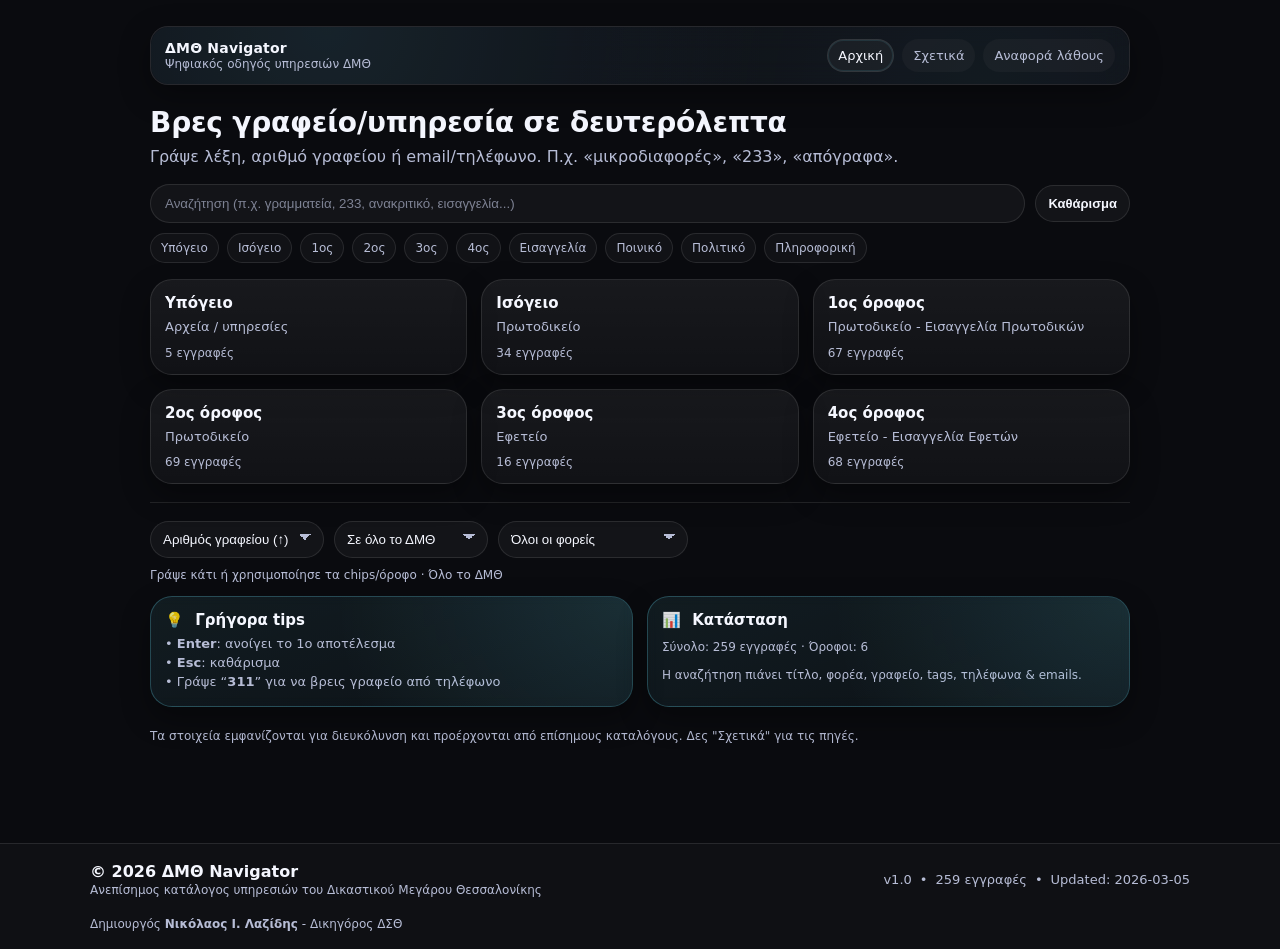
==== commit 4fbe73ac: "Add files via upload" ====
--- a/index.html
+++ b/index.html
@@ -27,7 +27,7 @@
     <!-- Open Graph -->
     <meta property="og:type" content="website">
     <meta property="og:locale" content="el_GR">
-    <meta property="og:site_name" content="ΔΜΘ Navigator">
+    <meta property="og:site_name" content="ΔΜΘ Navigator - Ψηφιακός οδηγός υπηρεσιών ΔΜΘ">
     <meta property="og:title" content="ΔΜΘ Navigator">
     <meta property="og:description" content="Ψηφιακός οδηγός υπηρεσιών του Δικαστικού Μεγάρου Θεσσαλονίκης.">
     <meta property="og:image" content="https://jesuisperdu3301.github.io/dmth-navigator/assets/og-image.png">
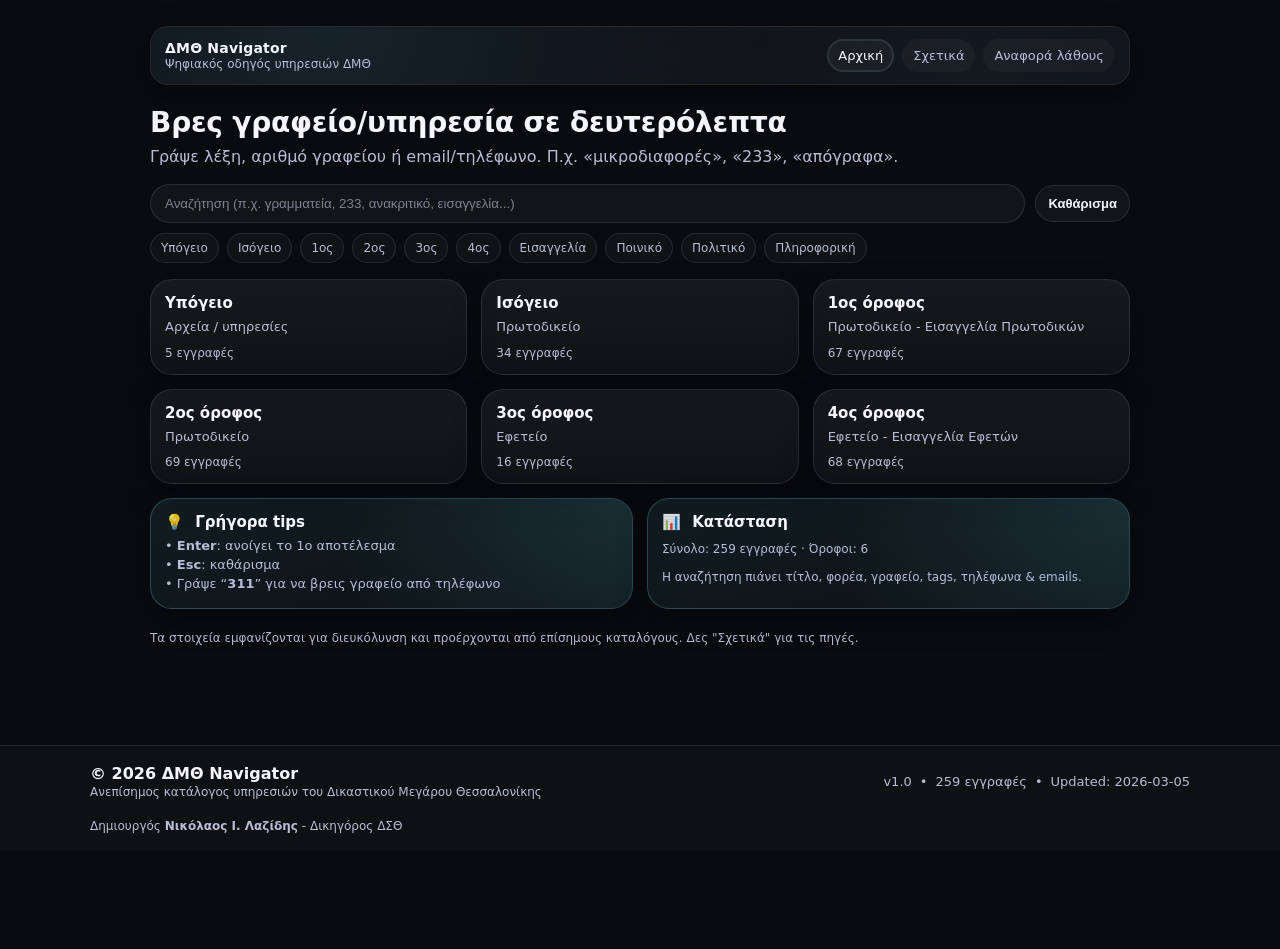
==== commit 14116173: "Add files via upload v1.0" ====
--- a/index.html
+++ b/index.html
@@ -2,6 +2,16 @@
 <html lang="el">
 
 <head>
+    <!-- Google tag (gtag.js) -->
+    <script async src="https://www.googletagmanager.com/gtag/js?id=G-SW19QSJL5E"></script>
+    <script>
+        window.dataLayer = window.dataLayer || [];
+        function gtag() { dataLayer.push(arguments); }
+        gtag('js', new Date());
+
+        gtag('config', 'G-SW19QSJL5E');
+    </script>
+
     <meta charset="utf-8" />
     <meta name="viewport" content="width=device-width, initial-scale=1" />
 
